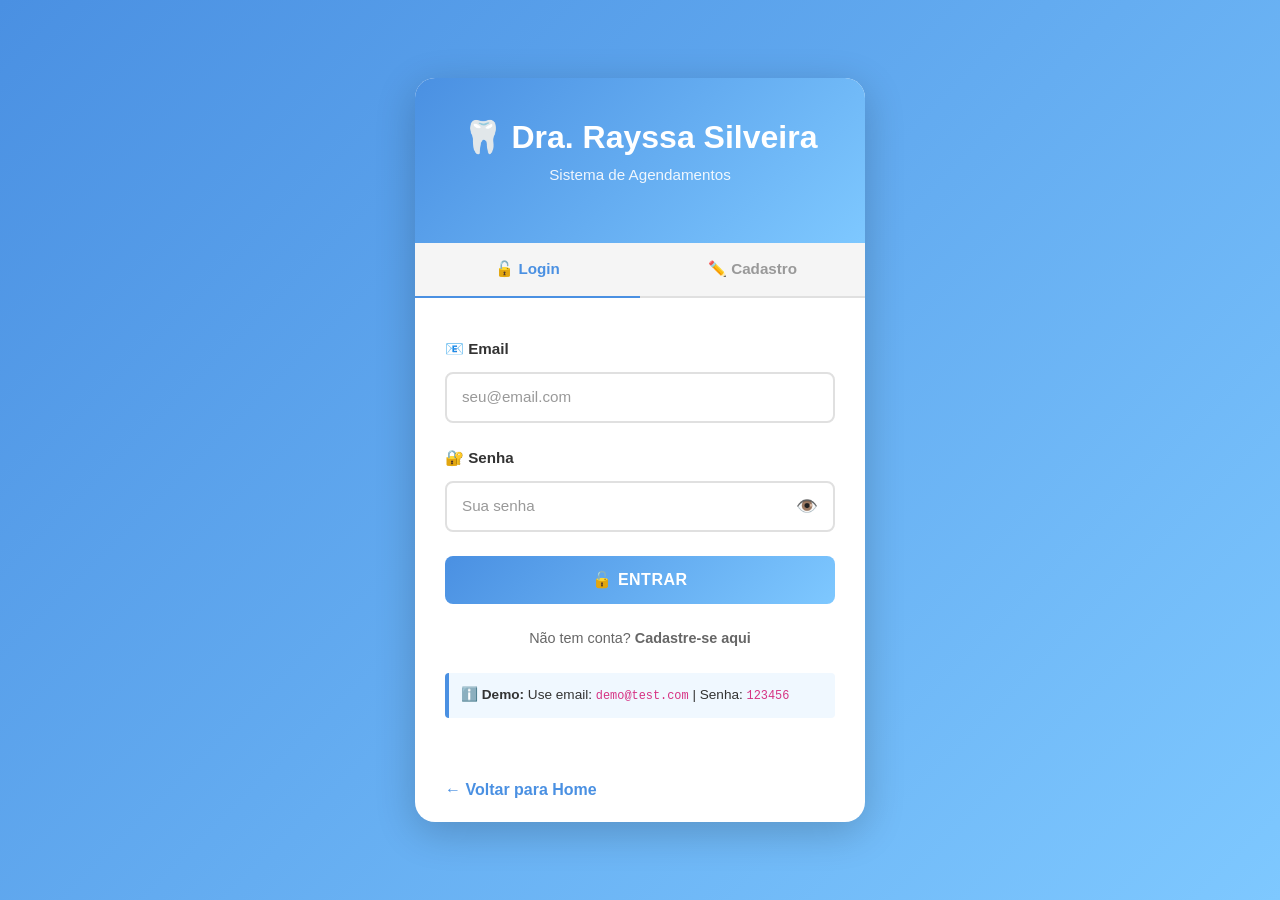
==== admin_dashboard.html @ c771808b "Adicionar protótipo do sistema de agendamentos PHP com autenticação e dashboard" ====
<!DOCTYPE html>
<html lang="pt-br">
<head>
    <meta charset="UTF-8">
    <meta name="viewport" content="width=device-width, initial-scale=1.0">
    <title>Admin Dashboard - Dra. Rayssa Silveira</title>

    <!-- Bootstrap CSS -->
    <link href="https://cdn.jsdelivr.net/npm/bootstrap@5.3.0/dist/css/bootstrap.min.css" rel="stylesheet">

    <style>
        :root {
            --primary-color: #4A90E2;
            --secondary-color: #7EC8FF;
            --accent-color: #50C4E6;
            --danger-color: #dc3545;
            --success-color: #28a745;
            --warning-color: #ffc107;
        }

        body {
            background-color: #f8f9fa;
            font-family: 'Segoe UI', Tahoma, Geneva, Verdana, sans-serif;
        }

        .navbar-custom {
            background: linear-gradient(135deg, var(--primary-color) 0%, var(--secondary-color) 100%) !important;
            box-shadow: 0 2px 10px rgba(0, 0, 0, 0.1);
        }

        .dashboard-header {
            background: linear-gradient(135deg, var(--primary-color) 0%, var(--secondary-color) 100%);
            color: white;
            padding: 40px 20px;
            margin-bottom: 30px;
            border-radius: 10px;
        }

        .card-custom {
            border: none;
            border-radius: 12px;
            box-shadow: 0 4px 15px rgba(0, 0, 0, 0.1);
            margin-bottom: 20px;
        }

        .btn-custom {
            background: linear-gradient(135deg, var(--primary-color) 0%, var(--secondary-color) 100%);
            border: none;
            color: white;
            font-weight: 600;
            padding: 10px 20px;
            border-radius: 8px;
            transition: all 0.3s ease;
        }

        .btn-custom:hover {
            transform: scale(1.05);
            box-shadow: 0 5px 15px rgba(74, 144, 226, 0.3);
            color: white;
        }

        .status-badge {
            padding: 4px 8px;
            border-radius: 12px;
            font-size: 0.8rem;
            font-weight: 600;
        }

        .status-pendente {
            background-color: var(--warning-color);
            color: #000;
        }

        .status-confirmado {
            background-color: var(--success-color);
            color: white;
        }

        .status-cancelado {
            background-color: var(--danger-color);
            color: white;
        }

        .table-responsive {
            border-radius: 12px;
            overflow: hidden;
        }

        .table thead th {
            background-color: var(--primary-color);
            color: white;
            border: none;
            font-weight: 600;
        }

        .table tbody tr:hover {
            background-color: #f1f3f4;
        }

        .filter-section {
            background: white;
            padding: 20px;
            border-radius: 12px;
            margin-bottom: 20px;
            box-shadow: 0 2px 10px rgba(0, 0, 0, 0.05);
        }

        .stats-card {
            text-align: center;
            padding: 20px;
        }

        .stats-number {
            font-size: 2rem;
            font-weight: 700;
            color: var(--primary-color);
        }

        .stats-label {
            color: #666;
            font-size: 0.9rem;
        }

        .loading {
            text-align: center;
            padding: 50px;
        }

        .error-message {
            background-color: #f8d7da;
            color: #721c24;
            padding: 15px;
            border-radius: 8px;
            margin-bottom: 20px;
        }
    </style>
</head>
<body>
    <!-- NAVBAR -->
    <nav class="navbar navbar-expand-lg navbar-dark navbar-custom sticky-top">
        <div class="container">
            <a class="navbar-brand fw-bold" href="index.html">
                <span style="font-size: 1.5rem;">🦷</span> Admin - Dra. Rayssa Silveira
            </a>
            <button class="navbar-toggler" type="button" data-bs-toggle="collapse" data-bs-target="#navbarNav" aria-controls="navbarNav" aria-expanded="false" aria-label="Toggle navigation">
                <span class="navbar-toggler-icon"></span>
            </button>
            <div class="collapse navbar-collapse" id="navbarNav">
                <ul class="navbar-nav ms-auto">
                    <li class="nav-item">
                        <a class="nav-link" href="admin_dashboard.html">Dashboard</a>
                    </li>
                    <li class="nav-item">
                        <a class="nav-link" href="index.html">Site</a>
                    </li>
                    <li class="nav-item">
                        <a class="nav-link" id="logoutBtn" href="#">Sair</a>
                    </li>
                </ul>
            </div>
        </div>
    </nav>

    <!-- DASHBOARD HEADER -->
    <div class="dashboard-header">
        <div class="container">
            <h1>🛠️ Painel Administrativo</h1>
            <p>Gerencie todos os agendamentos da clínica</p>
        </div>
    </div>

    <!-- MAIN CONTENT -->
    <div class="container">
        <!-- STATS CARDS -->
        <div class="row mb-4" id="statsContainer">
            <div class="col-md-3">
                <div class="card card-custom stats-card">
                    <div class="stats-number" id="totalAgendamentos">0</div>
                    <div class="stats-label">Total de Agendamentos</div>
                </div>
            </div>
            <div class="col-md-3">
                <div class="card card-custom stats-card">
                    <div class="stats-number text-warning" id="pendentes">0</div>
                    <div class="stats-label">Pendentes</div>
                </div>
            </div>
            <div class="col-md-3">
                <div class="card card-custom stats-card">
                    <div class="stats-number text-success" id="confirmados">0</div>
                    <div class="stats-label">Confirmados</div>
                </div>
            </div>
            <div class="col-md-3">
                <div class="card card-custom stats-card">
                    <div class="stats-number text-danger" id="cancelados">0</div>
                    <div class="stats-label">Cancelados</div>
                </div>
            </div>
        </div>

        <!-- FILTERS -->
        <div class="filter-section">
            <h5>🔍 Filtros</h5>
            <div class="row">
                <div class="col-md-3">
                    <label for="filtroData" class="form-label">Data</label>
                    <input type="date" class="form-control" id="filtroData">
                </div>
                <div class="col-md-3">
                    <label for="filtroServico" class="form-label">Serviço</label>
                    <select class="form-select" id="filtroServico">
                        <option value="">Todos</option>
                    </select>
                </div>
                <div class="col-md-3">
                    <label for="filtroStatus" class="form-label">Status</label>
                    <select class="form-select" id="filtroStatus">
                        <option value="">Todos</option>
                        <option value="pendente">Pendente</option>
                        <option value="confirmado">Confirmado</option>
                        <option value="cancelado">Cancelado</option>
                    </select>
                </div>
                <div class="col-md-3 d-flex align-items-end">
                    <button class="btn btn-custom me-2" id="aplicarFiltros">Aplicar Filtros</button>
                    <button class="btn btn-outline-secondary" id="limparFiltros">Limpar</button>
                </div>
            </div>
        </div>

        <!-- AGENDAMENTOS TABLE -->
        <div class="card card-custom">
            <div class="card-header">
                <h5 class="mb-0">📅 Todos os Agendamentos</h5>
            </div>
            <div class="card-body">
                <div id="loading" class="loading">
                    <div class="spinner-border text-primary" role="status">
                        <span class="visually-hidden">Carregando...</span>
                    </div>
                    <p>Carregando agendamentos...</p>
                </div>

                <div id="errorContainer" class="error-message" style="display: none;"></div>

                <div class="table-responsive" id="tableContainer" style="display: none;">
                    <table class="table table-hover" id="agendamentosTable">
                        <thead>
                            <tr>
                                <th>Data/Hora</th>
                                <th>Criança</th>
                                <th>Idade</th>
                                <th>Serviço</th>
                                <th>Responsável</th>
                                <th>Contato</th>
                                <th>Status</th>
                                <th>Ações</th>
                            </tr>
                        </thead>
                        <tbody id="agendamentosBody">
                            <!-- Dados serão inseridos aqui -->
                        </tbody>
                    </table>
                </div>

                <div id="noResults" class="text-center py-5" style="display: none;">
                    <h5>Nenhum agendamento encontrado</h5>
                    <p>Não há agendamentos que correspondam aos filtros aplicados.</p>
                </div>
            </div>
        </div>
    </div>

    <!-- MODAL PARA DETALHES -->
    <div class="modal fade" id="detalhesModal" tabindex="-1">
        <div class="modal-dialog modal-lg">
            <div class="modal-content">
                <div class="modal-header">
                    <h5 class="modal-title">Detalhes do Agendamento</h5>
                    <button type="button" class="btn-close" data-bs-dismiss="modal"></button>
                </div>
                <div class="modal-body" id="detalhesContent">
                    <!-- Conteúdo será inserido aqui -->
                </div>
                <div class="modal-footer">
                    <button type="button" class="btn btn-secondary" data-bs-dismiss="modal">Fechar</button>
                    <button type="button" class="btn btn-success" id="confirmarBtn">Confirmar</button>
                    <button type="button" class="btn btn-danger" id="cancelarBtn">Cancelar</button>
                </div>
            </div>
        </div>
    </div>

    <!-- Bootstrap JS -->
    <script src="https://cdn.jsdelivr.net/npm/bootstrap@5.3.0/dist/js/bootstrap.min.js"></script>

    <script>
        let todosAgendamentos = [];
        let agendamentoAtual = null;

        // Verificar autenticação e se é admin
        async function verificarAdmin() {
            try {
                const response = await fetch('verificar_autenticacao.php');
                const data = await response.json();

                if (!data.autenticado) {
                    window.location.href = 'auth.html';
                    return false;
                }

                if (!data.is_admin) {
                    alert('Acesso negado. Apenas administradores podem acessar esta página.');
                    window.location.href = 'index.html';
                    return false;
                }

                return true;
            } catch (error) {
                console.error('Erro ao verificar autenticação:', error);
                window.location.href = 'auth.html';
                return false;
            }
        }

        // Carregar agendamentos
        async function carregarAgendamentos() {
            try {
                document.getElementById('loading').style.display = 'block';
                document.getElementById('tableContainer').style.display = 'none';
                document.getElementById('errorContainer').style.display = 'none';

                const response = await fetch('admin_agendamentos.php');
                const data = await response.json();

                if (data.sucesso) {
                    todosAgendamentos = data.agendamentos;
                    atualizarEstatisticas(data.agendamentos);
                    preencherFiltros(data.servicos);
                    renderizarTabela(data.agendamentos);
                } else {
                    mostrarErro(data.erro);
                }
            } catch (error) {
                console.error('Erro ao carregar agendamentos:', error);
                mostrarErro('Erro ao conectar com o servidor');
            } finally {
                document.getElementById('loading').style.display = 'none';
            }
        }

        // Atualizar estatísticas
        function atualizarEstatisticas(agendamentos) {
            const total = agendamentos.length;
            const pendentes = agendamentos.filter(a => (a.status || 'pendente') === 'pendente').length;
            const confirmados = agendamentos.filter(a => a.status === 'confirmado').length;
            const cancelados = agendamentos.filter(a => a.status === 'cancelado').length;

            document.getElementById('totalAgendamentos').textContent = total;
            document.getElementById('pendentes').textContent = pendentes;
            document.getElementById('confirmados').textContent = confirmados;
            document.getElementById('cancelados').textContent = cancelados;
        }

        // Preencher filtros
        function preencherFiltros(servicos) {
            const select = document.getElementById('filtroServico');
            select.innerHTML = '<option value="">Todos</option>';

            servicos.forEach(servico => {
                const option = document.createElement('option');
                option.value = servico;
                option.textContent = servico.charAt(0).toUpperCase() + servico.slice(1);
                select.appendChild(option);
            });
        }

        // Renderizar tabela
        function renderizarTabela(agendamentos) {
            const tbody = document.getElementById('agendamentosBody');
            tbody.innerHTML = '';

            if (agendamentos.length === 0) {
                document.getElementById('tableContainer').style.display = 'none';
                document.getElementById('noResults').style.display = 'block';
                return;
            }

            document.getElementById('noResults').style.display = 'none';
            document.getElementById('tableContainer').style.display = 'block';

            agendamentos.forEach(agendamento => {
                const tr = document.createElement('tr');

                const status = agendamento.status || 'pendente';
                const statusClass = `status-${status}`;

                tr.innerHTML = `
                    <td>
                        <strong>${formatarData(agendamento.dataAgendada)}</strong><br>
                        <small class="text-muted">${agendamento.horaAgendada}</small>
                    </td>
                    <td>
                        <strong>${agendamento.nomeCrianca}</strong><br>
                        <small class="text-muted">${agendamento.idade} anos</small>
                    </td>
                    <td>${agendamento.idade}</td>
                    <td>${agendamento.servico.charAt(0).toUpperCase() + agendamento.servico.slice(1)}</td>
                    <td>
                        <strong>${agendamento.nome}</strong><br>
                        <small class="text-muted">${agendamento.email}</small>
                    </td>
                    <td>${agendamento.telefone}</td>
                    <td>
                        <span class="status-badge ${statusClass}">${status.charAt(0).toUpperCase() + status.slice(1)}</span>
                    </td>
                    <td>
                        <button class="btn btn-sm btn-outline-primary me-1" onclick="verDetalhes('${agendamento.id}')">
                            👁️ Ver
                        </button>
                        <button class="btn btn-sm btn-success me-1" onclick="alterarStatus('${agendamento.id}', 'confirmado')" ${status === 'confirmado' ? 'disabled' : ''}>
                            ✓ Confirmar
                        </button>
                        <button class="btn btn-sm btn-danger" onclick="alterarStatus('${agendamento.id}', 'cancelado')" ${status === 'cancelado' ? 'disabled' : ''}>
                            ✗ Cancelar
                        </button>
                    </td>
                `;

                tbody.appendChild(tr);
            });
        }

        // Formatar data
        function formatarData(data) {
            const d = new Date(data + 'T00:00:00');
            return d.toLocaleDateString('pt-BR');
        }

        // Ver detalhes
        function verDetalhes(id) {
            const agendamento = todosAgendamentos.find(a => a.id === id);
            if (!agendamento) return;

            agendamentoAtual = agendamento;

            const content = document.getElementById('detalhesContent');
            const status = agendamento.status || 'pendente';

            content.innerHTML = `
                <div class="row">
                    <div class="col-md-6">
                        <h6>📅 Data e Hora</h6>
                        <p>${formatarData(agendamento.dataAgendada)} às ${agendamento.horaAgendada}</p>

                        <h6>👶 Dados da Criança</h6>
                        <p><strong>Nome:</strong> ${agendamento.nomeCrianca}</p>
                        <p><strong>Idade:</strong> ${agendamento.idade} anos</p>

                        <h6>🦷 Serviço</h6>
                        <p>${agendamento.servico.charAt(0).toUpperCase() + agendamento.servico.slice(1)}</p>
                    </div>
                    <div class="col-md-6">
                        <h6>👨‍👩‍👧 Responsável</h6>
                        <p><strong>Nome:</strong> ${agendamento.nome}</p>
                        <p><strong>Email:</strong> ${agendamento.email}</p>
                        <p><strong>Telefone:</strong> ${agendamento.telefone}</p>

                        <h6>📝 Status</h6>
                        <p><span class="status-badge status-${status}">${status.charAt(0).toUpperCase() + status.slice(1)}</span></p>

                        ${agendamento.observacoes ? `
                        <h6>💬 Observações</h6>
                        <p>${agendamento.observacoes}</p>
                        ` : ''}
                    </div>
                </div>
            `;

            // Atualizar botões do modal
            document.getElementById('confirmarBtn').style.display = status === 'confirmado' ? 'none' : 'inline-block';
            document.getElementById('cancelarBtn').style.display = status === 'cancelado' ? 'none' : 'inline-block';

            new bootstrap.Modal(document.getElementById('detalhesModal')).show();
        }

        // Alterar status
        async function alterarStatus(id, novoStatus) {
            if (!confirm(`Tem certeza que deseja ${novoStatus === 'confirmado' ? 'confirmar' : 'cancelar'} este agendamento?`)) {
                return;
            }

            try {
                const response = await fetch('alterar_status_agendamento.php', {
                    method: 'POST',
                    headers: {
                        'Content-Type': 'application/json'
                    },
                    body: JSON.stringify({
                        id: id,
                        status: novoStatus
                    })
                });

                const data = await response.json();

                if (data.sucesso) {
                    // Recarregar agendamentos
                    await carregarAgendamentos();
                    alert(`Agendamento ${novoStatus === 'confirmado' ? 'confirmado' : 'cancelado'} com sucesso!`);
                } else {
                    alert('Erro: ' + data.erro);
                }
            } catch (error) {
                console.error('Erro:', error);
                alert('Erro ao alterar status do agendamento');
            }
        }

        // Aplicar filtros
        function aplicarFiltros() {
            const data = document.getElementById('filtroData').value;
            const servico = document.getElementById('filtroServico').value;
            const status = document.getElementById('filtroStatus').value;

            let filtrados = todosAgendamentos;

            if (data) {
                filtrados = filtrados.filter(a => a.dataAgendada === data);
            }

            if (servico) {
                filtrados = filtrados.filter(a => a.servico.toLowerCase() === servico.toLowerCase());
            }

            if (status) {
                filtrados = filtrados.filter(a => (a.status || 'pendente') === status);
            }

            atualizarEstatisticas(filtrados);
            renderizarTabela(filtrados);
        }

        // Limpar filtros
        function limparFiltros() {
            document.getElementById('filtroData').value = '';
            document.getElementById('filtroServico').value = '';
            document.getElementById('filtroStatus').value = '';
            atualizarEstatisticas(todosAgendamentos);
            renderizarTabela(todosAgendamentos);
        }

        // Mostrar erro
        function mostrarErro(mensagem) {
            document.getElementById('errorContainer').textContent = mensagem;
            document.getElementById('errorContainer').style.display = 'block';
        }

        // Logout
        document.getElementById('logoutBtn').addEventListener('click', function(e) {
            e.preventDefault();
            if (confirm('Tem certeza que deseja sair?')) {
                fetch('processar_auth.php', {
                    method: 'POST',
                    headers: { 'Content-Type': 'application/json' },
                    body: JSON.stringify({ acao: 'logout' })
                }).then(() => {
                    window.location.href = 'index.html';
                });
            }
        });

        // Eventos dos botões do modal
        document.getElementById('confirmarBtn').addEventListener('click', function() {
            if (agendamentoAtual) {
                alterarStatus(agendamentoAtual.id, 'confirmado');
                bootstrap.Modal.getInstance(document.getElementById('detalhesModal')).hide();
            }
        });

        document.getElementById('cancelarBtn').addEventListener('click', function() {
            if (agendamentoAtual) {
                alterarStatus(agendamentoAtual.id, 'cancelado');
                bootstrap.Modal.getInstance(document.getElementById('detalhesModal')).hide();
            }
        });

        // Eventos dos filtros
        document.getElementById('aplicarFiltros').addEventListener('click', aplicarFiltros);
        document.getElementById('limparFiltros').addEventListener('click', limparFiltros);

        // Inicializar
        document.addEventListener('DOMContentLoaded', async function() {
            if (await verificarAdmin()) {
                await carregarAgendamentos();
            }
        });
    </script>
</body>
</html>
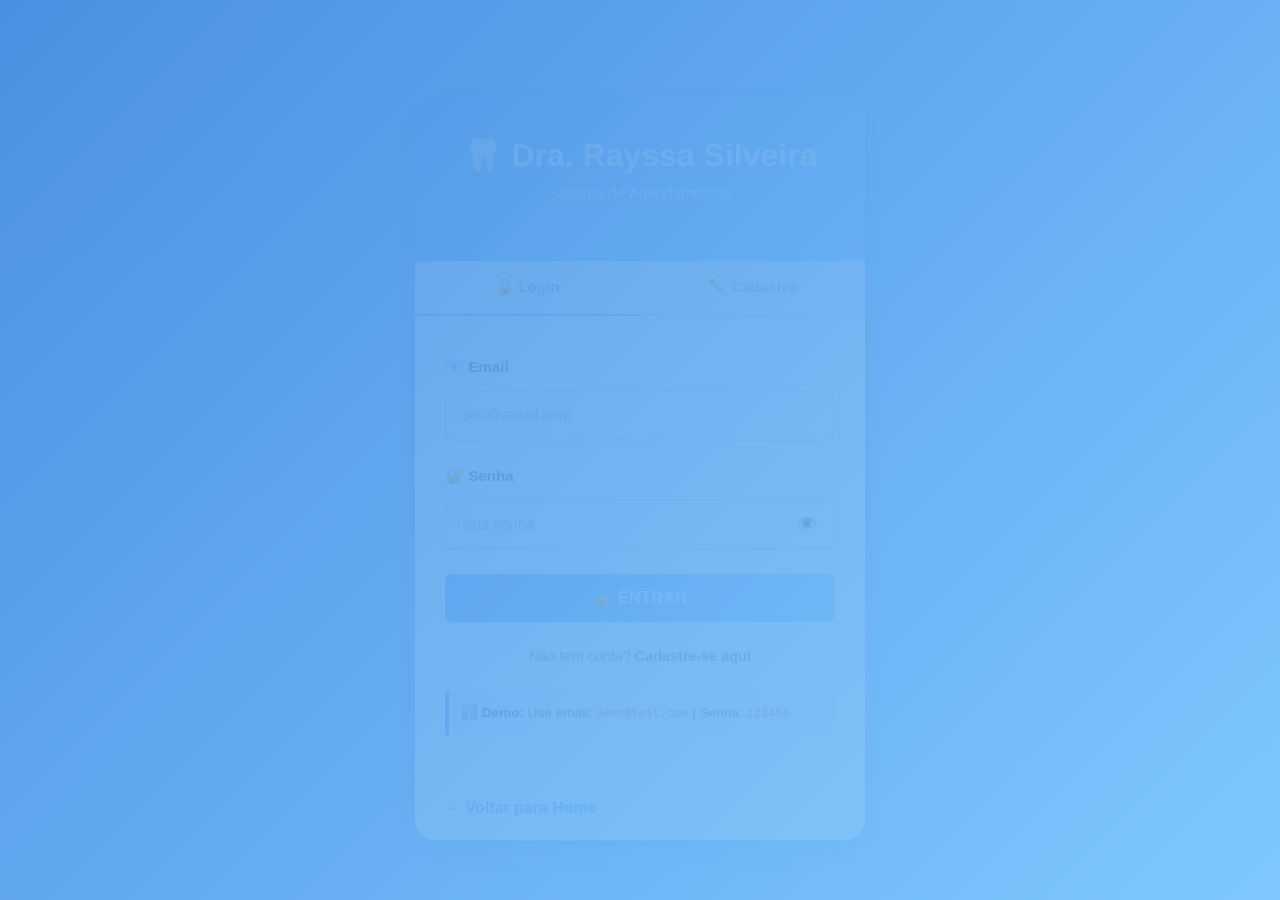
==== commit 35dfb21c: "Refatoração de código: remove .md desnecessários e melhora qualidade do código sem alterar funcional" ====
--- a/admin_dashboard.html
+++ b/admin_dashboard.html
@@ -334,17 +334,19 @@
                 const response = await fetch('admin_agendamentos.php');
                 const data = await response.json();
 
-                if (data.sucesso) {
-                    todosAgendamentos = data.agendamentos;
-                    atualizarEstatisticas(data.agendamentos);
-                    preencherFiltros(data.servicos);
-                    renderizarTabela(data.agendamentos);
+                console.log('Dados recebidos do servidor:', data);
+
+                if (data.sucesso || (data.agendamentos && Array.isArray(data.agendamentos))) {
+                    todosAgendamentos = data.agendamentos || [];
+                    atualizarEstatisticas(todosAgendamentos);
+                    preencherFiltros(data.servicos || []);
+                    renderizarTabela(todosAgendamentos);
                 } else {
-                    mostrarErro(data.erro);
+                    mostrarErro(data.erro || 'Erro ao carregar agendamentos');
                 }
             } catch (error) {
                 console.error('Erro ao carregar agendamentos:', error);
-                mostrarErro('Erro ao conectar com o servidor');
+                mostrarErro('Erro ao conectar com o servidor: ' + error.message);
             } finally {
                 document.getElementById('loading').style.display = 'none';
             }
@@ -381,7 +383,10 @@
             const tbody = document.getElementById('agendamentosBody');
             tbody.innerHTML = '';
 
-            if (agendamentos.length === 0) {
+            console.log('Renderizando tabela com', agendamentos?.length || 0, 'agendamentos');
+
+            if (!agendamentos || agendamentos.length === 0) {
+                console.log('Nenhum agendamento para renderizar');
                 document.getElementById('tableContainer').style.display = 'none';
                 document.getElementById('noResults').style.display = 'block';
                 return;
@@ -390,46 +395,70 @@
             document.getElementById('noResults').style.display = 'none';
             document.getElementById('tableContainer').style.display = 'block';
 
-            agendamentos.forEach(agendamento => {
-                const tr = document.createElement('tr');
-
-                const status = agendamento.status || 'pendente';
-                const statusClass = `status-${status}`;
-
-                tr.innerHTML = `
-                    <td>
-                        <strong>${formatarData(agendamento.dataAgendada)}</strong><br>
-                        <small class="text-muted">${agendamento.horaAgendada}</small>
-                    </td>
-                    <td>
-                        <strong>${agendamento.nomeCrianca}</strong><br>
-                        <small class="text-muted">${agendamento.idade} anos</small>
-                    </td>
-                    <td>${agendamento.idade}</td>
-                    <td>${agendamento.servico.charAt(0).toUpperCase() + agendamento.servico.slice(1)}</td>
-                    <td>
-                        <strong>${agendamento.nome}</strong><br>
-                        <small class="text-muted">${agendamento.email}</small>
-                    </td>
-                    <td>${agendamento.telefone}</td>
-                    <td>
-                        <span class="status-badge ${statusClass}">${status.charAt(0).toUpperCase() + status.slice(1)}</span>
-                    </td>
-                    <td>
-                        <button class="btn btn-sm btn-outline-primary me-1" onclick="verDetalhes('${agendamento.id}')">
-                            👁️ Ver
-                        </button>
-                        <button class="btn btn-sm btn-success me-1" onclick="alterarStatus('${agendamento.id}', 'confirmado')" ${status === 'confirmado' ? 'disabled' : ''}>
-                            ✓ Confirmar
-                        </button>
-                        <button class="btn btn-sm btn-danger" onclick="alterarStatus('${agendamento.id}', 'cancelado')" ${status === 'cancelado' ? 'disabled' : ''}>
-                            ✗ Cancelar
-                        </button>
-                    </td>
-                `;
-
-                tbody.appendChild(tr);
-            });
+            try {
+                agendamentos.forEach(agendamento => {
+                    const tr = document.createElement('tr');
+
+                    // Validar dados do agendamento
+                    if (!agendamento) {
+                        console.warn('Agendamento inválido:', agendamento);
+                        return;
+                    }
+
+                    const status = agendamento.status || 'pendente';
+                    const statusClass = `status-${status}`;
+
+                    // Garantir que as datas estão formatadas
+                    const dataFormatada = agendamento.dataAgendada ? formatarData(agendamento.dataAgendada) : 'Data inválida';
+                    const horaAgendada = agendamento.horaAgendada || 'Hora não definida';
+                    const nomeCrianca = agendamento.nomeCrianca || 'Sem nome';
+                    const idade = agendamento.idade || '0';
+                    const servico = agendamento.servico || 'Serviço não definido';
+                    const nomeResponsavel = agendamento.nome || 'Sem nome';
+                    const email = agendamento.email || 'Sem email';
+                    const telefone = agendamento.telefone || 'Sem telefone';
+                    const idAgendamento = agendamento.id || 'sem-id';
+
+                    tr.innerHTML = `
+                        <td>
+                            <strong>${dataFormatada}</strong><br>
+                            <small class="text-muted">${horaAgendada}</small>
+                        </td>
+                        <td>
+                            <strong>${nomeCrianca}</strong><br>
+                            <small class="text-muted">${idade} anos</small>
+                        </td>
+                        <td>${idade}</td>
+                        <td>${servico.charAt(0).toUpperCase() + servico.slice(1)}</td>
+                        <td>
+                            <strong>${nomeResponsavel}</strong><br>
+                            <small class="text-muted">${email}</small>
+                        </td>
+                        <td>${telefone}</td>
+                        <td>
+                            <span class="status-badge ${statusClass}">${status.charAt(0).toUpperCase() + status.slice(1)}</span>
+                        </td>
+                        <td>
+                            <button class="btn btn-sm btn-outline-primary me-1" onclick="verDetalhes('${idAgendamento}')">
+                                👁️ Ver
+                            </button>
+                            <button class="btn btn-sm btn-success me-1" onclick="alterarStatus('${idAgendamento}', 'confirmado')" ${status === 'confirmado' ? 'disabled' : ''}>
+                                ✓ Confirmar
+                            </button>
+                            <button class="btn btn-sm btn-danger" onclick="alterarStatus('${idAgendamento}', 'cancelado')" ${status === 'cancelado' ? 'disabled' : ''}>
+                                ✗ Cancelar
+                            </button>
+                        </td>
+                    `;
+
+                    tbody.appendChild(tr);
+                });
+
+                console.log('Tabela renderizada com sucesso');
+            } catch (error) {
+                console.error('Erro ao renderizar tabela:', error);
+                mostrarErro('Erro ao renderizar tabela: ' + error.message);
+            }
         }
 
         // Formatar data
@@ -440,8 +469,16 @@
 
         // Ver detalhes
         function verDetalhes(id) {
-            const agendamento = todosAgendamentos.find(a => a.id === id);
-            if (!agendamento) return;
+            console.log('Buscando detalhes do agendamento:', id);
+            
+            const agendamento = todosAgendamentos.find(a => a.id == id);
+            
+            console.log('Agendamento encontrado:', agendamento);
+
+            if (!agendamento) {
+                alert('Agendamento não encontrado');
+                return;
+            }
 
             agendamentoAtual = agendamento;
 
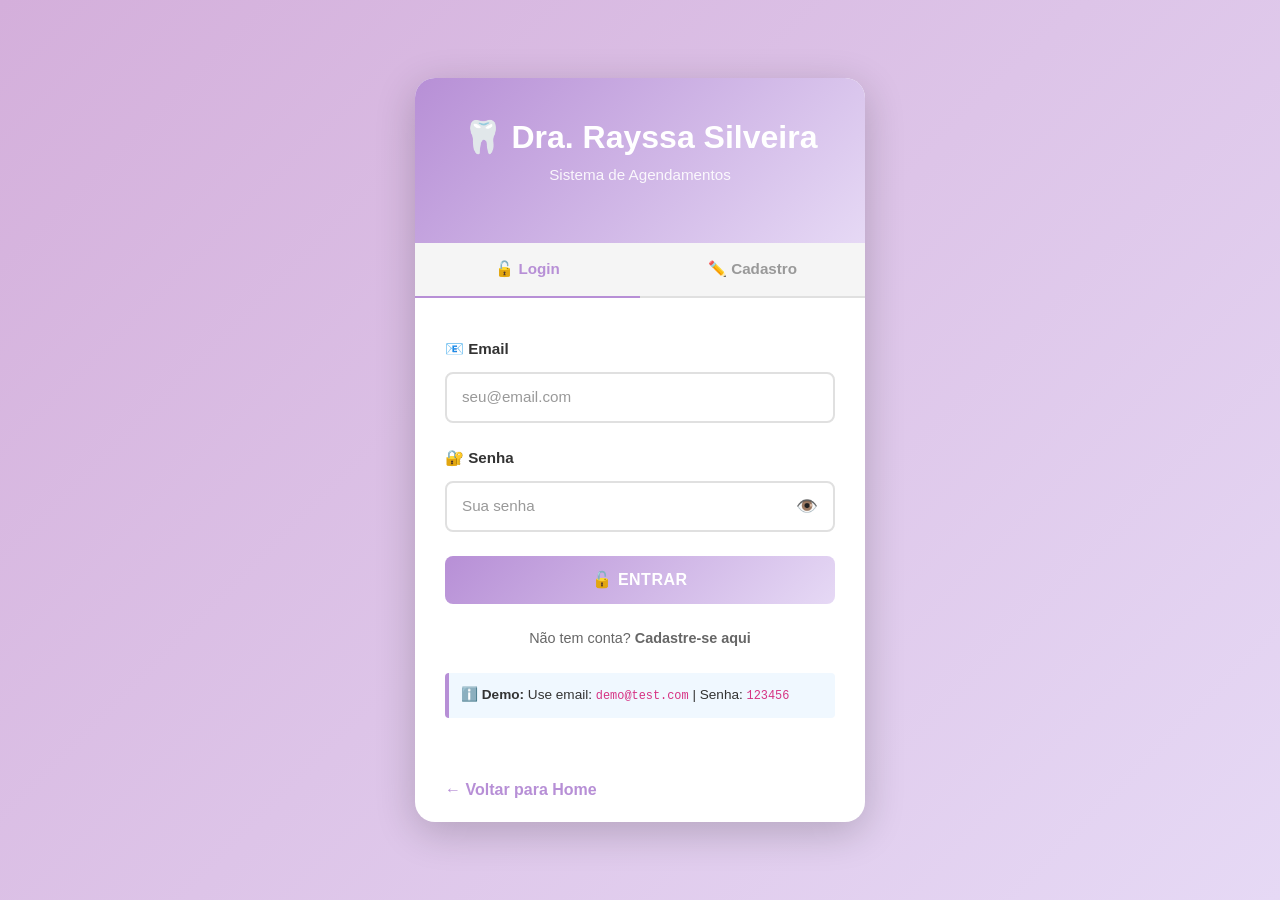
==== commit 89a04ffd: "Alteração de tema: mudança de cores para roxo pastel em todos os arquivos" ====
--- a/admin_dashboard.html
+++ b/admin_dashboard.html
@@ -10,16 +10,16 @@
 
     <style>
         :root {
-            --primary-color: #4A90E2;
-            --secondary-color: #7EC8FF;
-            --accent-color: #50C4E6;
-            --danger-color: #dc3545;
-            --success-color: #28a745;
-            --warning-color: #ffc107;
+            --primary-color: #B78FD6;
+            --secondary-color: #E6D9F5;
+            --accent-color: #D4B8E8;
+            --danger-color: #E8635B;
+            --success-color: #6BBE66;
+            --warning-color: #F5C563;
         }
 
         body {
-            background-color: #f8f9fa;
+            background: linear-gradient(135deg, #F5EFFA 0%, #F8F3FC 100%);
             font-family: 'Segoe UI', Tahoma, Geneva, Verdana, sans-serif;
         }
 
@@ -55,7 +55,7 @@
 
         .btn-custom:hover {
             transform: scale(1.05);
-            box-shadow: 0 5px 15px rgba(74, 144, 226, 0.3);
+            box-shadow: 0 5px 15px rgba(183, 143, 214, 0.3);
             color: white;
         }
 
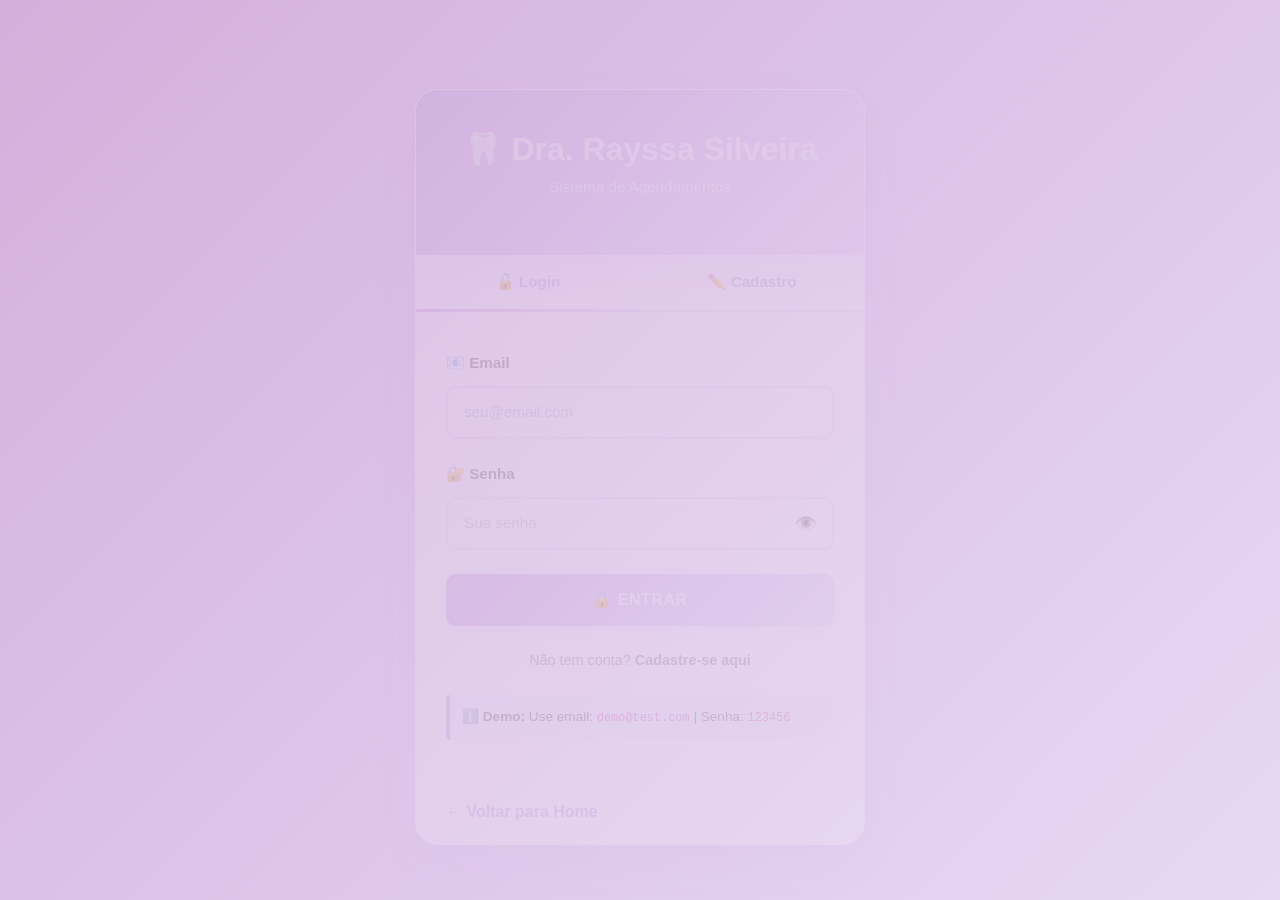
==== commit eb5d75ed: "Refinamento visual completo: melhorias em todos os dashboards com sombras elegantes, cards aprimorad" ====
--- a/admin_dashboard.html
+++ b/admin_dashboard.html
@@ -25,22 +25,36 @@
 
         .navbar-custom {
             background: linear-gradient(135deg, var(--primary-color) 0%, var(--secondary-color) 100%) !important;
-            box-shadow: 0 2px 10px rgba(0, 0, 0, 0.1);
+            box-shadow: 0 4px 20px rgba(183, 143, 214, 0.2);
         }
 
         .dashboard-header {
             background: linear-gradient(135deg, var(--primary-color) 0%, var(--secondary-color) 100%);
             color: white;
-            padding: 40px 20px;
-            margin-bottom: 30px;
-            border-radius: 10px;
+            padding: 45px 25px;
+            margin-bottom: 35px;
+            border-radius: 15px;
+            box-shadow: 0 8px 25px rgba(183, 143, 214, 0.2);
+        }
+
+        .dashboard-header h2 {
+            font-size: 2rem;
+            margin-bottom: 0.5rem;
+            font-weight: 700;
         }
 
         .card-custom {
             border: none;
-            border-radius: 12px;
-            box-shadow: 0 4px 15px rgba(0, 0, 0, 0.1);
-            margin-bottom: 20px;
+            border-radius: 14px;
+            box-shadow: 0 6px 20px rgba(183, 143, 214, 0.12);
+            margin-bottom: 25px;
+            background: white;
+            border: 1px solid rgba(183, 143, 214, 0.1);
+            transition: all 0.3s ease;
+        }
+
+        .card-custom:hover {
+            box-shadow: 0 12px 35px rgba(183, 143, 214, 0.18);
         }
 
         .btn-custom {
@@ -48,36 +62,39 @@
             border: none;
             color: white;
             font-weight: 600;
-            padding: 10px 20px;
-            border-radius: 8px;
+            padding: 11px 22px;
+            border-radius: 50px;
             transition: all 0.3s ease;
+            box-shadow: 0 4px 15px rgba(183, 143, 214, 0.2);
         }
 
         .btn-custom:hover {
-            transform: scale(1.05);
-            box-shadow: 0 5px 15px rgba(183, 143, 214, 0.3);
+            transform: translateY(-2px);
+            box-shadow: 0 8px 25px rgba(183, 143, 214, 0.35);
             color: white;
         }
 
         .status-badge {
-            padding: 4px 8px;
-            border-radius: 12px;
-            font-size: 0.8rem;
+            display: inline-block;
+            padding: 6px 14px;
+            border-radius: 20px;
+            font-size: 0.85rem;
             font-weight: 600;
+            transition: all 0.3s ease;
         }
 
         .status-pendente {
-            background-color: var(--warning-color);
-            color: #000;
+            background: linear-gradient(135deg, var(--warning-color) 0%, #F5A962 100%);
+            color: #C65400;
         }
 
         .status-confirmado {
-            background-color: var(--success-color);
+            background: linear-gradient(135deg, var(--success-color) 0%, #7BC76E 100%);
             color: white;
         }
 
         .status-cancelado {
-            background-color: var(--danger-color);
+            background: linear-gradient(135deg, var(--danger-color) 0%, #D85350 100%);
             color: white;
         }
 
